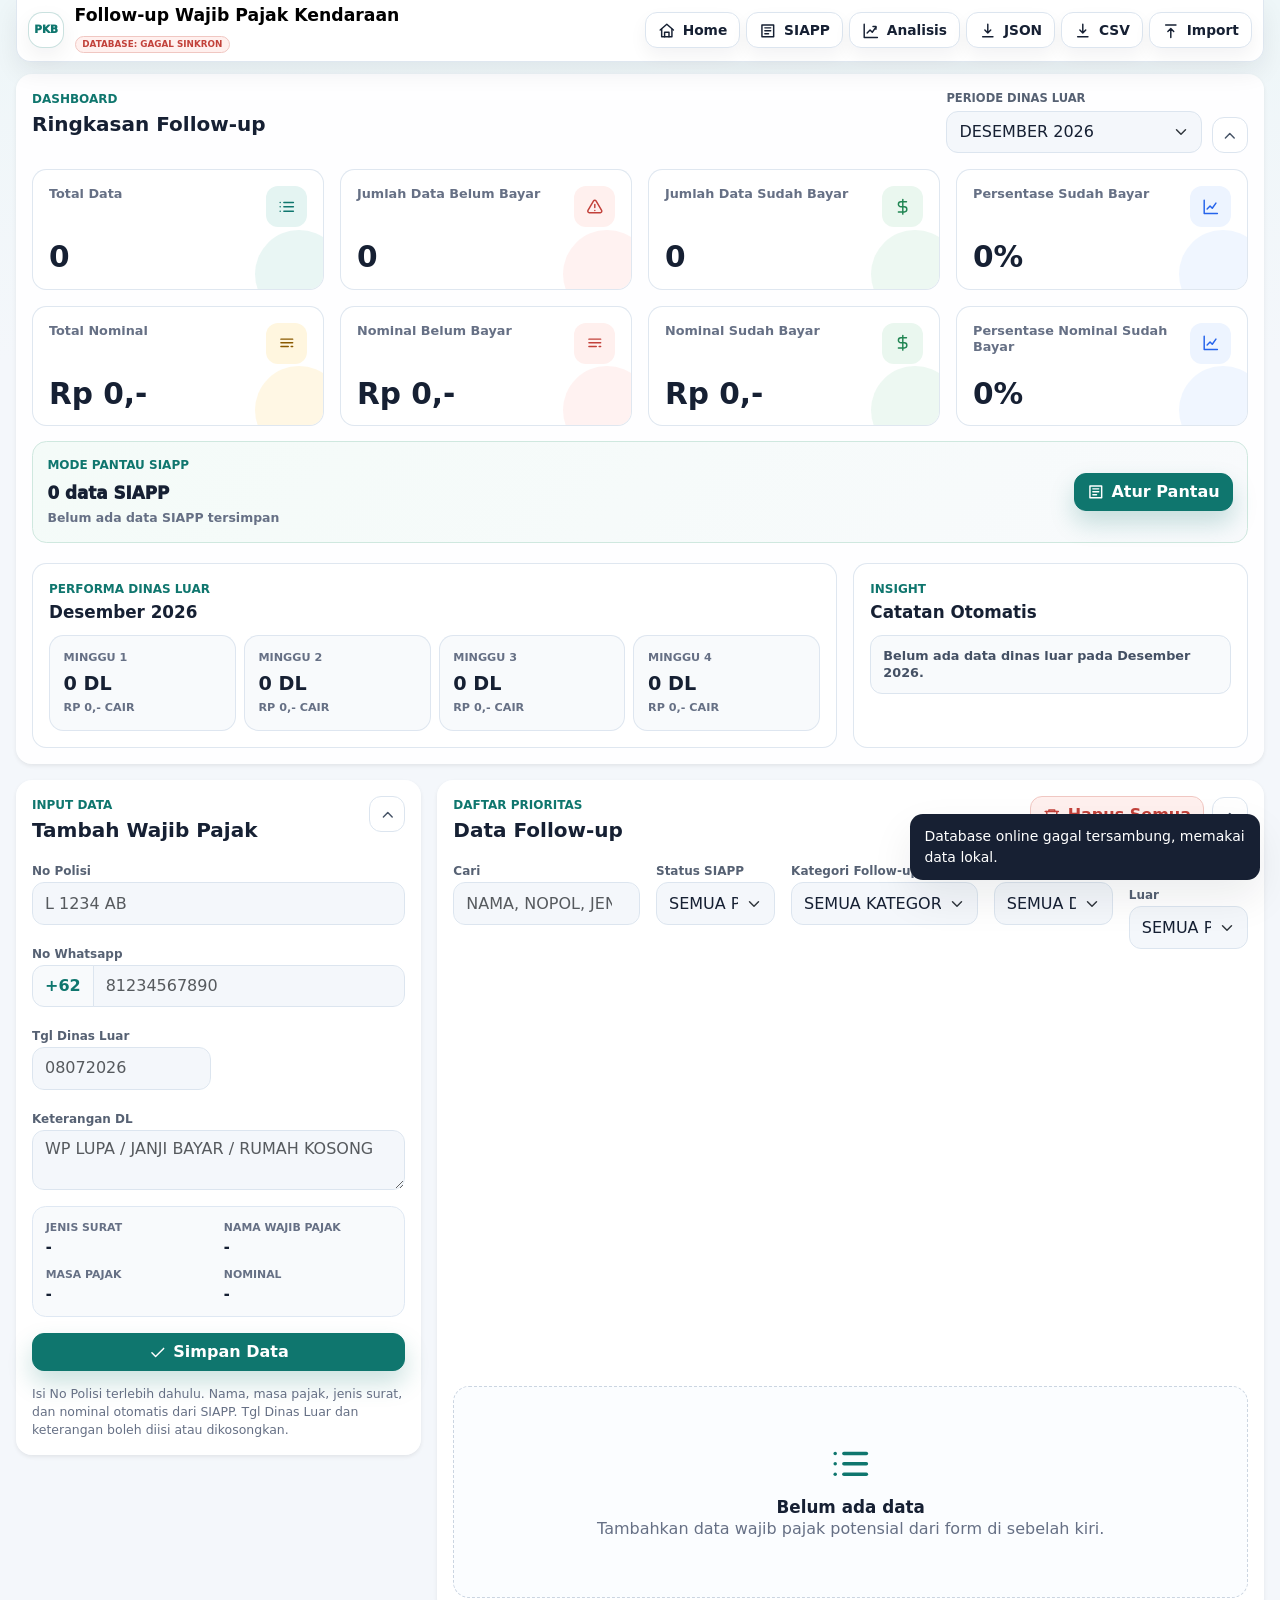
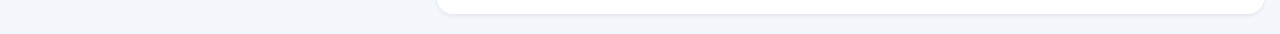
==== index.html @ e05ef9ba "Add files via upload" ====
<!doctype html>
<html lang="id">
  <head>
    <meta charset="utf-8" />
    <meta name="viewport" content="width=device-width, initial-scale=1" />
    <title>Follow-up Wajib Pajak Kendaraan</title>
    <link rel="icon" href="favicon.svg?v=20260910-0830" type="image/svg+xml" />
    <link href="https://cdn.jsdelivr.net/npm/bootstrap@5.3.3/dist/css/bootstrap.min.css" rel="stylesheet" />
    <link rel="stylesheet" href="styles.css?v=20260915-1825" />
  </head>
  <body>
    <div class="app-shell container-fluid">
      <header class="topbar navbar navbar-expand-lg app-navbar">
        <div class="container-fluid px-0">
          <div class="brand-block navbar-brand mb-0">
            <div class="app-mark" aria-hidden="true">PKB</div>
            <div class="brand-copy">
              <p class="eyebrow">Pendataan Potensi PKB</p>
              <h1>Follow-up Wajib Pajak Kendaraan</h1>
              <p class="sync-status" id="syncStatus">Database: Lokal</p>
            </div>
          </div>

          <div class="top-actions d-none d-xl-flex">
            <button class="btn btn-light ghost-button" id="homeBtn" type="button" title="Home">
              <svg class="icon" viewBox="0 0 24 24" aria-hidden="true"><path d="m3 11 9-8 9 8"/><path d="M5 10v10h14V10"/><path d="M9 20v-6h6v6"/></svg>
              Home
            </button>
            <button class="btn btn-light ghost-button" id="siappHelperLink" type="button" title="Sinkron SIAPP">
              <svg class="icon" viewBox="0 0 24 24" aria-hidden="true"><path d="M4 4h16v16H4z"/><path d="M8 8h8"/><path d="M8 12h8"/><path d="M8 16h5"/></svg>
              SIAPP
            </button>
            <a class="btn btn-light ghost-button" href="analysis.html" title="Analisis">
              <svg class="icon" viewBox="0 0 24 24" aria-hidden="true"><path d="M3 3v18h18"/><path d="m7 15 4-4 3 3 5-7"/><path d="M15 6h4v4"/></svg>
              Analisis
            </a>
            <button class="btn btn-light ghost-button" id="exportJsonBtn" type="button" title="Export JSON">
              <svg class="icon" viewBox="0 0 24 24" aria-hidden="true"><path d="M12 3v12m0 0 4-4m-4 4-4-4"/><path d="M5 20h14"/></svg>
              JSON
            </button>
            <button class="btn btn-light ghost-button" id="exportCsvBtn" type="button" title="Export CSV">
              <svg class="icon" viewBox="0 0 24 24" aria-hidden="true"><path d="M12 3v12m0 0 4-4m-4 4-4-4"/><path d="M5 20h14"/></svg>
              CSV
            </button>
            <label class="btn btn-light ghost-button file-button" title="Import JSON atau CSV" for="importFile">
              <svg class="icon" viewBox="0 0 24 24" aria-hidden="true"><path d="M12 21V9m0 0 4 4m-4-4-4 4"/><path d="M5 4h14"/></svg>
              Import
            </label>
          </div>

          <div class="mobile-actions d-xl-none">
            <button class="btn btn-primary mobile-menu-button" id="mobileMenuBtn" type="button" aria-expanded="false" aria-controls="mobileMenuPanel">
              <svg class="icon" viewBox="0 0 24 24" aria-hidden="true"><path d="M4 6h16"/><path d="M4 12h16"/><path d="M4 18h16"/></svg>
              Menu
            </button>
            <div class="mobile-menu-panel dropdown-menu-end shadow" id="mobileMenuPanel" hidden>
              <button class="mobile-menu-item" id="mobileHomeBtn" type="button">
                <svg class="icon" viewBox="0 0 24 24" aria-hidden="true"><path d="m3 11 9-8 9 8"/><path d="M5 10v10h14V10"/><path d="M9 20v-6h6v6"/></svg>
                Home
              </button>
              <button class="mobile-menu-item" id="mobileSiappHelperLink" type="button">
                <svg class="icon" viewBox="0 0 24 24" aria-hidden="true"><path d="M4 4h16v16H4z"/><path d="M8 8h8"/><path d="M8 12h8"/><path d="M8 16h5"/></svg>
                Sinkron SIAPP
              </button>
              <a class="mobile-menu-item" href="analysis.html">
                <svg class="icon" viewBox="0 0 24 24" aria-hidden="true"><path d="M3 3v18h18"/><path d="m7 15 4-4 3 3 5-7"/><path d="M15 6h4v4"/></svg>
                Analisis
              </a>
              <button class="mobile-menu-item" id="mobileDashboardBtn" type="button" aria-controls="dashboardSection" aria-expanded="false">
                <svg class="icon" viewBox="0 0 24 24" aria-hidden="true"><path d="M3 13h8V3H3v10Z"/><path d="M13 21h8V11h-8v10Z"/><path d="M13 3h8v6h-8V3Z"/><path d="M3 21h8v-6H3v6Z"/></svg>
                Dashboard
              </button>
              <button class="mobile-menu-item" id="mobileExportJsonBtn" type="button">
                <svg class="icon" viewBox="0 0 24 24" aria-hidden="true"><path d="M12 3v12m0 0 4-4m-4 4-4-4"/><path d="M5 20h14"/></svg>
                Export JSON
              </button>
              <button class="mobile-menu-item" id="mobileExportCsvBtn" type="button">
                <svg class="icon" viewBox="0 0 24 24" aria-hidden="true"><path d="M12 3v12m0 0 4-4m-4 4-4-4"/><path d="M4 6h16"/><path d="M4 10h16"/></svg>
                Export CSV
              </button>
              <button class="mobile-menu-item" id="mobileImportBtn" type="button">
                <svg class="icon" viewBox="0 0 24 24" aria-hidden="true"><path d="M12 21V9m0 0 4 4m-4-4-4 4"/><path d="M5 4h14"/></svg>
                Import Data
              </button>
            </div>
          </div>
        </div>
      </header>

      <input id="importFile" class="import-file-input" type="file" accept="application/json,.json,text/csv,.csv" />

      <main>
        <section class="dashboard-section card border-0 shadow-sm mb-3" id="dashboardSection" aria-label="Dashboard ringkasan data">
          <div class="card-body">
            <div class="dashboard-header d-flex align-items-start justify-content-between gap-3">
              <div>
                <p class="eyebrow">Dashboard</p>
                <h2>Ringkasan Follow-up</h2>
              </div>
              <div class="dashboard-tools">
                <label class="dashboard-month-filter">
                  <span>Periode Dinas Luar</span>
                  <select class="form-select" id="dashboardMonthFilter" aria-label="Periode Dinas Luar">
                    <option value="">Bulan berjalan</option>
                  </select>
                </label>
                <button class="btn btn-outline-secondary icon-button section-toggle-btn" id="toggleDashboardBtn" type="button" title="Lipat dashboard" aria-label="Lipat dashboard" aria-expanded="true" aria-controls="dashboardBody">
                  <svg class="icon collapse-icon" viewBox="0 0 24 24" aria-hidden="true"><path d="m6 15 6-6 6 6"/></svg>
                </button>
              </div>
            </div>

            <div class="dashboard-body" id="dashboardBody">
              <div class="row g-3 summary-grid">
              <article class="col-12 col-sm-6 col-xl-3">
                <div class="summary-tile total">
                  <div class="summary-head">
                    <span>Total Data</span>
                    <span class="summary-icon" aria-hidden="true"><svg class="icon" viewBox="0 0 24 24"><path d="M8 6h13"/><path d="M8 12h13"/><path d="M8 18h13"/><path d="M3 6h.01"/><path d="M3 12h.01"/><path d="M3 18h.01"/></svg></span>
                  </div>
                  <strong id="totalRecords">0</strong>
                </div>
              </article>
              <article class="col-12 col-sm-6 col-xl-3">
                <div class="summary-tile danger">
                  <div class="summary-head">
                    <span>Jumlah Data Belum Bayar</span>
                    <span class="summary-icon" aria-hidden="true"><svg class="icon" viewBox="0 0 24 24"><path d="M12 9v4"/><path d="M12 17h.01"/><path d="M10.3 3.9 2.7 17a2 2 0 0 0 1.7 3h15.2a2 2 0 0 0 1.7-3L13.7 3.9a2 2 0 0 0-3.4 0Z"/></svg></span>
                  </div>
                  <strong id="unpaidRecords">0</strong>
                </div>
              </article>
              <article class="col-12 col-sm-6 col-xl-3">
                <div class="summary-tile success">
                  <div class="summary-head">
                    <span>Jumlah Data Sudah Bayar</span>
                    <span class="summary-icon" aria-hidden="true"><svg class="icon" viewBox="0 0 24 24"><path d="M12 2v20"/><path d="M17 5H9.5a3.5 3.5 0 0 0 0 7H14a3.5 3.5 0 0 1 0 7H6"/></svg></span>
                  </div>
                  <strong id="paidRecords">0</strong>
                </div>
              </article>
              <article class="col-12 col-sm-6 col-xl-3">
                <div class="summary-tile info">
                  <div class="summary-head">
                    <span>Persentase Sudah Bayar</span>
                    <span class="summary-icon" aria-hidden="true"><svg class="icon" viewBox="0 0 24 24"><path d="M3 3v18h18"/><path d="m7 15 4-4 3 3 5-7"/></svg></span>
                  </div>
                  <strong id="paidRecordRate">0%</strong>
                </div>
              </article>
              <article class="col-12 col-sm-6 col-xl-3">
                <div class="summary-tile money">
                  <div class="summary-head">
                    <span>Total Nominal</span>
                    <span class="summary-icon" aria-hidden="true"><svg class="icon" viewBox="0 0 24 24"><path d="M4 7h16"/><path d="M4 12h16"/><path d="M4 17h10"/><path d="M18 17h2"/></svg></span>
                  </div>
                  <strong id="totalPotential">Rp0</strong>
                </div>
              </article>
              <article class="col-12 col-sm-6 col-xl-3">
                <div class="summary-tile danger">
                  <div class="summary-head">
                    <span>Nominal Belum Bayar</span>
                    <span class="summary-icon" aria-hidden="true"><svg class="icon" viewBox="0 0 24 24"><path d="M4 7h16"/><path d="M4 12h16"/><path d="M4 17h10"/><path d="M18 17h2"/></svg></span>
                  </div>
                  <strong id="unpaidPotential">Rp0</strong>
                </div>
              </article>
              <article class="col-12 col-sm-6 col-xl-3">
                <div class="summary-tile success">
                  <div class="summary-head">
                    <span>Nominal Sudah Bayar</span>
                    <span class="summary-icon" aria-hidden="true"><svg class="icon" viewBox="0 0 24 24"><path d="M12 2v20"/><path d="M17 5H9.5a3.5 3.5 0 0 0 0 7H14a3.5 3.5 0 0 1 0 7H6"/></svg></span>
                  </div>
                  <strong id="paidPotential">Rp0</strong>
                </div>
              </article>
              <article class="col-12 col-sm-6 col-xl-3">
                <div class="summary-tile info">
                  <div class="summary-head">
                    <span>Persentase Nominal Sudah Bayar</span>
                    <span class="summary-icon" aria-hidden="true"><svg class="icon" viewBox="0 0 24 24"><path d="M3 3v18h18"/><path d="m7 15 4-4 3 3 5-7"/></svg></span>
                  </div>
                  <strong id="paidPotentialRate">0%</strong>
                </div>
              </article>
            </div>

            <div class="siapp-monitor-card">
              <div>
                <p class="eyebrow">Mode Pantau SIAPP</p>
                <strong id="siappReferenceCount">0 data SIAPP</strong>
                <span id="siappLastSync">Belum ada data SIAPP tersimpan</span>
              </div>
              <button class="btn btn-primary primary-button" id="dashboardSiappBtn" type="button">
                <svg class="icon" viewBox="0 0 24 24" aria-hidden="true"><path d="M4 4h16v16H4z"/><path d="M8 8h8"/><path d="M8 12h8"/><path d="M8 16h5"/></svg>
                Atur Pantau
              </button>
            </div>

            <div class="row g-3 mt-1 dashboard-performance">
              <section class="col-12 col-xl-8">
                <div class="performance-panel h-100">
                  <div class="performance-head">
                    <div>
                      <p class="eyebrow">Performa Dinas Luar</p>
                      <h3 id="dashboardMonthLabel">Bulan berjalan</h3>
                    </div>
                  </div>
                  <div class="row g-2 week-grid">
                    <article class="col-12 col-sm-6 col-xl-3">
                      <div class="week-card">
                        <span>Minggu 1</span>
                        <strong id="dlWeek1Count">0 DL</strong>
                        <small id="dlWeek1Paid">Rp0 cair</small>
                      </div>
                    </article>
                    <article class="col-12 col-sm-6 col-xl-3">
                      <div class="week-card">
                        <span>Minggu 2</span>
                        <strong id="dlWeek2Count">0 DL</strong>
                        <small id="dlWeek2Paid">Rp0 cair</small>
                      </div>
                    </article>
                    <article class="col-12 col-sm-6 col-xl-3">
                      <div class="week-card">
                        <span>Minggu 3</span>
                        <strong id="dlWeek3Count">0 DL</strong>
                        <small id="dlWeek3Paid">Rp0 cair</small>
                      </div>
                    </article>
                    <article class="col-12 col-sm-6 col-xl-3">
                      <div class="week-card">
                        <span>Minggu 4</span>
                        <strong id="dlWeek4Count">0 DL</strong>
                        <small id="dlWeek4Paid">Rp0 cair</small>
                      </div>
                    </article>
                  </div>
                </div>
              </section>
              <section class="col-12 col-xl-4">
                <div class="insight-panel h-100">
                  <p class="eyebrow">Insight</p>
                  <h3>Catatan Otomatis</h3>
                  <ul id="dashboardInsights"></ul>
                </div>
              </section>
            </div>
            </div>
          </div>
        </section>

        <section class="workspace row g-3 align-items-start">
          <form class="entry-panel col-12 col-xl-4" id="taxpayerForm">
            <div class="card border-0 shadow-sm">
              <div class="card-body">
                <div class="panel-heading d-flex align-items-start justify-content-between gap-3">
                  <div>
                    <p class="eyebrow">Input Data</p>
                    <h2 id="formTitle">Tambah Wajib Pajak</h2>
                  </div>
                  <button class="btn btn-outline-secondary icon-button form-toggle-btn" id="toggleFormBtn" type="button" title="Lipat form input" aria-label="Lipat form input" aria-expanded="true" aria-controls="formBody">
                    <svg class="icon collapse-icon" viewBox="0 0 24 24" aria-hidden="true"><path d="m6 15 6-6 6 6"/></svg>
                  </button>
                </div>

                <input id="recordId" type="hidden" />
                <input id="status" type="hidden" value="Belum bayar" />
                <input id="letterType" type="hidden" />
                <input id="taxValidDate" type="hidden" />
                <input id="ownerName" type="hidden" />
                <input id="taxPotential" type="hidden" />

                <div class="form-body" id="formBody">
                  <div class="row g-3 form-grid">
                    <label class="col-12">
                      <span class="form-label">No Polisi</span>
                      <input class="form-control" id="plateNumber" type="text" autocomplete="off" placeholder="L 1234 AB" />
                      <span class="duplicate-check" id="duplicateCheckResult"></span>
                      <span class="production-check" id="productionCheckResult"></span>
                    </label>
                    <label class="col-12">
                      <span class="form-label">No Whatsapp</span>
                      <div class="input-group phone-control">
                        <span class="input-group-text phone-prefix">+62</span>
                        <input class="form-control" id="phone" type="tel" inputmode="numeric" autocomplete="off" placeholder="81234567890" />
                      </div>
                    </label>
                    <label class="col-12 col-md-6">
                      <span class="form-label">Tgl Dinas Luar</span>
                      <input class="form-control" id="fieldVisitDate" type="text" inputmode="numeric" autocomplete="off" placeholder="08072026" />
                    </label>
                    <label class="col-12">
                      <span class="form-label">Keterangan DL</span>
                      <textarea class="form-control" id="fieldVisitNote" rows="2" placeholder="WP LUPA / JANJI BAYAR / RUMAH KOSONG"></textarea>
                    </label>
                    <div class="col-12">
                      <div class="siapp-autofill-panel" id="siappAutofillPanel" aria-live="polite">
                        <div>
                          <span>Jenis Surat</span>
                          <strong id="autoLetterType">-</strong>
                        </div>
                        <div>
                          <span>Nama Wajib Pajak</span>
                          <strong id="autoOwnerName">-</strong>
                        </div>
                        <div>
                          <span>Masa Pajak</span>
                          <strong id="autoTaxValidDate">-</strong>
                        </div>
                        <div>
                          <span>Nominal</span>
                          <strong id="autoTaxPotential">-</strong>
                        </div>
                      </div>
                    </div>
                  </div>

                  <div class="d-grid mt-3">
                    <button class="btn btn-primary primary-button" type="submit">
                      <svg class="icon" viewBox="0 0 24 24" aria-hidden="true"><path d="M20 6 9 17l-5-5"/></svg>
                      Simpan Data
                    </button>
                  </div>
                  <p class="privacy-note">Isi No Polisi terlebih dahulu. Nama, masa pajak, jenis surat, dan nominal otomatis dari SIAPP. Tgl Dinas Luar dan keterangan boleh diisi atau dikosongkan.</p>
                </div>
              </div>
            </div>
          </form>

          <section class="list-panel col-12 col-xl-8">
            <div class="card border-0 shadow-sm">
              <div class="card-body">
                <div class="panel-heading list-heading d-flex align-items-start justify-content-between gap-3">
                  <div>
                    <p class="eyebrow">Daftar Prioritas</p>
                    <h2>Data Follow-up</h2>
                  </div>
                  <div class="list-actions d-flex align-items-center gap-2">
                    <button class="btn btn-outline-danger danger-button" id="clearAllBtn" type="button">
                      <svg class="icon" viewBox="0 0 24 24" aria-hidden="true"><path d="M3 6h18"/><path d="M8 6V4h8v2"/><path d="M19 6l-1 14H6L5 6"/></svg>
                      Hapus Semua
                    </button>
                    <button class="btn btn-outline-secondary icon-button section-toggle-btn" id="toggleListBtn" type="button" title="Lipat daftar follow-up" aria-label="Lipat daftar follow-up" aria-expanded="true" aria-controls="listBody">
                      <svg class="icon collapse-icon" viewBox="0 0 24 24" aria-hidden="true"><path d="m6 15 6-6 6 6"/></svg>
                    </button>
                  </div>
                </div>

                <div class="list-body" id="listBody">
                  <div class="row g-3 filters" aria-label="Filter data">
                  <label class="col-12 col-lg-3">
                    <span class="form-label">Cari</span>
                    <input class="form-control" id="searchInput" type="search" placeholder="Nama, nopol, jenis surat, WhatsApp, keterangan" />
                  </label>
                  <label class="col-12 col-sm-6 col-lg-2">
                    <span class="form-label">Status SIAPP</span>
                    <select class="form-select" id="statusFilter">
                      <option value="all">Semua pembayaran</option>
                      <option value="siappUnpaid">Belum lunas SIAPP</option>
                      <option value="siappPaid">Sudah lunas SIAPP</option>
                    </select>
                  </label>
                  <label class="col-12 col-sm-6 col-lg-3">
                    <span class="form-label">Kategori Follow-up</span>
                    <select class="form-select" id="dateFilter">
                      <option value="all">Semua kategori</option>
                      <option value="needsAction">Harus segera follow up</option>
                      <option value="critical">Merah - muncul/lewat</option>
                      <option value="urgent">Kuning - 7 hari</option>
                      <option value="soon">Biru - 30 hari</option>
                      <option value="waiting">Abu - menunggu jadwal</option>
                      <option value="paid">Hijau - sudah bayar</option>
                    </select>
                  </label>
                  <label class="col-12 col-lg-2">
                    <span class="form-label">Dinas Luar</span>
                    <select class="form-select" id="dlFilter">
                      <option value="all">Semua DL</option>
                      <option value="dlThisMonth">DL bulan berjalan</option>
                      <option value="dlWeek1">Minggu 1 bulan berjalan</option>
                      <option value="dlWeek2">Minggu 2 bulan berjalan</option>
                      <option value="dlWeek3">Minggu 3 bulan berjalan</option>
                      <option value="dlWeek4">Minggu 4 bulan berjalan</option>
                      <option value="dlPaidThisMonth">Sudah cair bulan berjalan</option>
                      <option value="dlUnpaidThisMonth">Belum cair setelah DL</option>
                      <option value="noDl">Belum ada tanggal DL</option>
                    </select>
                  </label>
                  <label class="col-12 col-sm-6 col-lg-2">
                    <span class="form-label">Periode Dinas Luar</span>
                    <select class="form-select" id="listMonthFilter" aria-label="Periode Dinas Luar">
                      <option value="all">Semua periode DL</option>
                    </select>
                  </label>
                </div>

                <div class="cards-wrap mt-3">
                  <div class="records-grid" id="recordsTable" aria-label="Daftar kartu wajib pajak"></div>
                </div>

                <div class="empty-state" id="emptyState">
                  <svg class="empty-icon" viewBox="0 0 24 24" aria-hidden="true"><path d="M8 6h13"/><path d="M8 12h13"/><path d="M8 18h13"/><path d="M3 6h.01"/><path d="M3 12h.01"/><path d="M3 18h.01"/></svg>
                  <h3>Belum ada data</h3>
                  <p>Tambahkan data wajib pajak potensial dari form di sebelah kiri.</p>
                </div>
                </div>
              </div>
            </div>
          </section>
        </section>
      </main>
    </div>

    <template id="rowTemplate">
      <article class="record-card card h-100" tabindex="0" role="button">
        <div class="card-body">
          <div class="card-head">
            <span class="badge letter-badge"></span>
            <span class="card-priority-text"></span>
          </div>
          <div class="card-money-block">
            <span>Nominal</span>
            <strong class="card-money"></strong>
          </div>
          <div class="card-followup">
            <span class="card-label">Surat segera</span>
            <div class="card-followup-main">
              <strong class="card-next-letter"></strong>
              <span class="card-next-date"></span>
            </div>
            <span class="card-warning"></span>
          </div>
          <div class="card-foot">
            <strong class="plate-text"></strong>
            <span class="owner-name"></span>
          </div>
          <span class="card-production"></span>
          <span class="card-dl-info"></span>
          <span class="card-reminder"></span>
          <div class="card-actions">
            <button class="btn siapp-check-btn" type="button">
              <svg class="icon" viewBox="0 0 24 24" aria-hidden="true"><path d="m9 11 3 3L22 4"/><path d="M21 12v7a2 2 0 0 1-2 2H5a2 2 0 0 1-2-2V5a2 2 0 0 1 2-2h11"/></svg>
              <span class="siapp-check-label">Cek SIAPP</span>
            </button>
          </div>
        </div>
      </article>
    </template>

    <div class="detail-overlay" id="detailOverlay" hidden>
      <section class="detail-panel modal-card" role="dialog" aria-modal="true" aria-labelledby="detailTitle">
        <div class="detail-top">
          <div>
            <p class="eyebrow">Detail Wajib Pajak</p>
            <h2 id="detailTitle">Data Wajib Pajak</h2>
            <p class="detail-subtitle" id="detailSubtitle"></p>
          </div>
          <button class="btn btn-outline-secondary icon-button" id="detailCloseBtn" type="button" title="Tutup detail" aria-label="Tutup detail">
            <svg class="icon" viewBox="0 0 24 24" aria-hidden="true"><path d="M18 6 6 18"/><path d="m6 6 12 12"/></svg>
          </button>
        </div>
        <div id="detailContent"></div>
      </section>
    </div>

    <div class="siapp-overlay" id="siappOverlay" hidden>
      <section class="siapp-panel" role="dialog" aria-modal="true" aria-labelledby="siappTitle">
        <div class="detail-top">
          <div>
            <p class="eyebrow">Integrasi SIAPP</p>
            <h2 id="siappTitle">Sinkron SIAPP</h2>
            <p class="detail-subtitle">Pasang atau copy bookmark sinkron tanpa membuka halaman baru.</p>
          </div>
          <button class="btn btn-outline-secondary icon-button" id="siappCloseBtn" type="button" title="Tutup" aria-label="Tutup">
            <svg class="icon" viewBox="0 0 24 24" aria-hidden="true"><path d="M18 6 6 18"/><path d="m6 6 12 12"/></svg>
          </button>
        </div>
        <iframe class="siapp-frame" id="siappFrame" src="about:blank" title="Sinkron SIAPP"></iframe>
      </section>
    </div>

    <div class="toast" id="toast" role="status" aria-live="polite"></div>
    <script src="config.js?v=20260910-1235"></script>
    <script src="https://cdn.jsdelivr.net/npm/bootstrap@5.3.3/dist/js/bootstrap.bundle.min.js"></script>
  <script src="app.js?v=20260915-1825"></script>
  </body>
</html>
---- styles.css ----
:root {
  color-scheme: light;
  --app-bg: #f4f7fb;
  --app-text: #162033;
  --app-muted: #667085;
  --app-line: #dce5ef;
  --app-primary: #0f766e;
  --app-primary-dark: #0b5f59;
  --app-primary-soft: #e4f4f2;
  --app-danger: #c2413a;
  --app-danger-soft: #fff0ee;
  --app-warning: #b7791f;
  --app-warning-soft: #fff7e5;
  --app-success: #218653;
  --app-success-soft: #eaf7ef;
  --app-info: #2563eb;
  --app-info-soft: #edf4ff;
  --app-money: #8a5a00;
  --app-money-soft: #fff6df;
  --app-shadow: 0 18px 42px rgba(15, 23, 42, 0.08);
  --bs-body-color: var(--app-text);
  --bs-body-bg: var(--app-bg);
  --bs-primary: var(--app-primary);
  --bs-primary-rgb: 15, 118, 110;
  --bs-border-radius: .75rem;
  --bs-border-radius-sm: .55rem;
  --bs-border-color: var(--app-line);
}

* {
  box-sizing: border-box;
}

html {
  min-width: 320px;
  background: var(--app-bg);
}

body {
  min-height: 100vh;
  margin: 0;
  font-family: Inter, ui-sans-serif, system-ui, -apple-system, BlinkMacSystemFont, "Segoe UI", sans-serif;
  letter-spacing: 0;
  background:
    linear-gradient(180deg, #eef6f8 0, rgba(244, 247, 251, 0) 360px),
    var(--app-bg);
}

button,
input,
select,
textarea {
  font: inherit;
}

button {
  cursor: pointer;
}

a {
  color: inherit;
  text-decoration: none;
}

h1,
h2,
h3,
p {
  margin-top: 0;
}

h1 {
  margin-bottom: 0;
  font-size: clamp(.98rem, 1.35vw, 1.25rem);
  font-weight: 900;
  line-height: 1.08;
}

h2 {
  margin-bottom: 0;
  font-size: 1.25rem;
  font-weight: 900;
}

h3 {
  margin-bottom: 0;
  font-size: 1.05rem;
  font-weight: 900;
}

.app-shell {
  max-width: 1520px;
  margin: 0 auto;
  padding: 0 1rem 1.25rem;
}

.topbar {
  position: sticky;
  top: 0;
  z-index: 30;
  margin-bottom: .75rem;
  padding: .38rem .7rem;
  border: 1px solid rgba(220, 229, 239, .9);
  border-top: 0;
  border-radius: 0 0 .9rem .9rem;
  background: rgba(255, 255, 255, .96);
  box-shadow: 0 10px 24px rgba(15, 23, 42, .07);
  backdrop-filter: blur(12px);
  transition: opacity 180ms ease, transform 180ms ease;
}

.topbar.is-scroll-hidden {
  opacity: 0;
  pointer-events: none;
  transform: translateY(calc(-100% - .35rem));
}

.topbar > .container-fluid {
  gap: .75rem;
}

.brand-block {
  display: flex;
  align-items: center;
  gap: .65rem;
  min-width: 0;
}

.brand-block.navbar-brand {
  margin-right: 0;
  padding: 0;
}

.brand-copy {
  min-width: 0;
}

.app-mark {
  width: 2.25rem;
  height: 2.25rem;
  display: grid;
  flex: 0 0 auto;
  place-items: center;
  border: 1px solid rgba(15, 118, 110, .22);
  border-radius: .9rem;
  background: #fff;
  color: var(--app-primary);
  font-size: .66rem;
  font-weight: 950;
  box-shadow: 0 8px 22px rgba(15, 23, 42, .06);
}

.eyebrow {
  margin: 0 0 .25rem;
  color: var(--app-primary);
  font-size: .75rem;
  font-weight: 900;
  letter-spacing: 0;
  text-transform: uppercase;
}

.sync-status {
  display: inline-flex;
  align-items: center;
  max-width: 100%;
  min-height: 1.05rem;
  margin: .18rem 0 0;
  padding: 0 .42rem;
  border: 1px solid var(--app-line);
  border-radius: 999px;
  background: #fff;
  color: var(--app-muted);
  font-size: .55rem;
  font-weight: 900;
  text-transform: uppercase;
}

.sync-status.is-online {
  border-color: #c9ead8;
  background: var(--app-success-soft);
  color: var(--app-success);
}

.sync-status.is-error {
  border-color: #f0c7c2;
  background: var(--app-danger-soft);
  color: var(--app-danger);
}

.top-actions {
  align-items: center;
  gap: .38rem;
}

.topbar .eyebrow {
  display: none;
}

.ghost-button,
.primary-button,
.secondary-button,
.danger-button,
.icon-button {
  min-height: 2.25rem;
  display: inline-flex;
  align-items: center;
  justify-content: center;
  gap: .45rem;
  border-radius: .75rem;
  font-weight: 850;
  letter-spacing: 0;
  transition: background 160ms ease, border-color 160ms ease, color 160ms ease, box-shadow 160ms ease, transform 160ms ease;
}

.primary-button,
.secondary-button,
.danger-button {
  padding-inline: .75rem;
}

.ghost-button {
  border-color: var(--app-line);
  background: #fff;
  color: var(--app-text);
  font-size: .86rem;
  box-shadow: 0 8px 18px rgba(15, 23, 42, .05);
}

.primary-button {
  border: 1px solid var(--app-primary);
  background: var(--app-primary);
  color: #fff;
  box-shadow: 0 12px 24px rgba(15, 118, 110, .22);
}

.secondary-button {
  border: 1px solid var(--app-line);
  background: #fff;
  color: var(--app-text);
}

.danger-button {
  border: 1px solid #f0c7c2;
  background: var(--app-danger-soft);
  color: var(--app-danger);
}

.icon-button {
  width: 2.25rem;
  height: 2.25rem;
  min-height: 2.25rem;
  flex: 0 0 auto;
  padding: 0;
  border-color: var(--app-line);
  background: #fff;
  color: #475467;
}

.ghost-button:hover,
.secondary-button:hover,
.icon-button:hover {
  border-color: #cbd5e1;
  background: #fff;
  box-shadow: 0 10px 24px rgba(15, 23, 42, .08);
  transform: translateY(-1px);
}

.primary-button:hover {
  border-color: var(--app-primary-dark);
  background: var(--app-primary-dark);
  color: #fff;
  box-shadow: 0 14px 28px rgba(15, 118, 110, .26);
}

.danger-button:hover {
  border-color: #eba8a0;
  background: #ffe9e6;
  color: var(--app-danger);
}

.icon,
.empty-icon {
  width: 1.1rem;
  height: 1.1rem;
  fill: none;
  stroke: currentColor;
  stroke-width: 2;
  stroke-linecap: round;
  stroke-linejoin: round;
}

.mobile-actions {
  position: relative;
}

.mobile-menu-button {
  min-height: 2.22rem;
  gap: .45rem;
  border: 0;
  border-radius: .75rem;
  background: var(--app-primary);
  color: #fff;
  font-weight: 850;
  box-shadow: 0 10px 22px rgba(15, 118, 110, .2);
}

.mobile-menu-panel {
  position: absolute;
  top: calc(100% + .55rem);
  right: 0;
  z-index: 40;
  width: min(17rem, calc(100vw - 1.5rem));
  display: grid;
  gap: .35rem;
  padding: .5rem;
  border: 1px solid var(--app-line);
  border-radius: .85rem;
  background: #fff;
}

.mobile-menu-panel[hidden] {
  display: none;
}

.mobile-menu-item {
  width: 100%;
  min-height: 2.65rem;
  display: flex;
  align-items: center;
  gap: .55rem;
  padding: 0 .7rem;
  border: 1px solid transparent;
  border-radius: .65rem;
  background: #fff;
  color: var(--app-text);
  font-weight: 800;
  text-align: left;
}

.mobile-menu-item:hover,
.mobile-menu-item:focus-visible {
  border-color: var(--app-line);
  background: #f8fafc;
  outline: none;
}

.import-file-input {
  position: absolute;
  inline-size: 1px;
  block-size: 1px;
  opacity: 0;
  pointer-events: none;
}

.dashboard-section,
.entry-panel > .card,
.list-panel > .card {
  border-radius: 1rem;
  background: rgba(255, 255, 255, .94);
}

.summary-tile,
.performance-panel,
.insight-panel,
.week-card {
  height: 100%;
  border: 1px solid rgba(220, 229, 239, .9);
  border-radius: .9rem;
  background: #fff;
}

.summary-tile {
  position: relative;
  overflow: hidden;
  min-height: 7.3rem;
  padding: 1rem;
}

.summary-tile::after {
  position: absolute;
  right: -1.25rem;
  bottom: -1.8rem;
  width: 5.5rem;
  height: 5.5rem;
  border-radius: 50%;
  background: #f1f5f9;
  content: "";
  opacity: .82;
}

.summary-head {
  position: relative;
  z-index: 1;
  display: flex;
  align-items: flex-start;
  justify-content: space-between;
  gap: .75rem;
}

.summary-head span:first-child {
  color: var(--app-muted);
  font-size: .8rem;
  font-weight: 850;
  line-height: 1.25;
}

.summary-icon {
  width: 2.55rem;
  height: 2.55rem;
  display: grid;
  flex: 0 0 auto;
  place-items: center;
  border-radius: .75rem;
  background: var(--app-primary-soft);
  color: var(--app-primary);
}

.summary-tile strong {
  position: relative;
  z-index: 1;
  display: block;
  margin-top: 1rem;
  font-size: clamp(1.35rem, 2.8vw, 1.85rem);
  line-height: 1;
}

.summary-tile.total::after,
.summary-tile.dl::after {
  background: var(--app-primary-soft);
}

.summary-tile.danger::after {
  background: var(--app-danger-soft);
}

.summary-tile.warning::after {
  background: var(--app-warning-soft);
}

.summary-tile.info::after {
  background: var(--app-info-soft);
}

.summary-tile.money::after {
  background: var(--app-money-soft);
}

.summary-tile.success::after {
  background: var(--app-success-soft);
}

.summary-tile.danger .summary-icon {
  background: var(--app-danger-soft);
  color: var(--app-danger);
}

.summary-tile.warning .summary-icon {
  background: var(--app-warning-soft);
  color: var(--app-warning);
}

.summary-tile.info .summary-icon {
  background: var(--app-info-soft);
  color: var(--app-info);
}

.summary-tile.money .summary-icon {
  background: var(--app-money-soft);
  color: var(--app-money);
}

.summary-tile.success .summary-icon {
  background: var(--app-success-soft);
  color: var(--app-success);
}

.siapp-monitor-card {
  display: flex;
  align-items: center;
  justify-content: space-between;
  gap: .9rem;
  margin-top: .9rem;
  padding: .9rem;
  border: 1px solid #cfe8df;
  border-radius: .9rem;
  background: linear-gradient(135deg, #f4fbf8 0, #f8fafc 100%);
}

.siapp-monitor-card div {
  display: grid;
  gap: .18rem;
  min-width: 0;
}

.siapp-monitor-card strong {
  color: var(--app-text);
  font-size: 1.05rem;
  font-weight: 950;
}

.siapp-monitor-card span {
  color: var(--app-muted);
  font-size: .78rem;
  font-weight: 750;
}

.performance-panel,
.insight-panel {
  padding: 1rem;
}

.performance-head {
  margin-bottom: .8rem;
}

.week-card {
  display: grid;
  gap: .45rem;
  min-height: 5.8rem;
  padding: .85rem;
  background: #f8fafc;
}

.week-card span,
.week-card small {
  color: var(--app-muted);
  font-size: .7rem;
  font-weight: 850;
  text-transform: uppercase;
}

.week-card strong {
  color: var(--app-text);
  font-size: 1.2rem;
  line-height: 1;
}

.insight-panel ul {
  display: grid;
  gap: .55rem;
  margin: .8rem 0 0;
  padding: 0;
  list-style: none;
}

.insight-panel li {
  padding: .7rem .75rem;
  border: 1px solid var(--app-line);
  border-radius: .75rem;
  background: #f8fafc;
  color: #445064;
  font-size: .8rem;
  font-weight: 760;
  line-height: 1.35;
}

.entry-panel {
  position: sticky;
  top: 6.15rem;
}

.entry-panel,
.list-panel {
  min-width: 0;
}

.panel-heading {
  margin-bottom: 1rem;
}

.dashboard-header {
  margin-bottom: 1rem;
}

.dashboard-tools {
  display: flex;
  align-items: flex-end;
  justify-content: flex-end;
  gap: .6rem;
  min-width: min(22rem, 100%);
}

.dashboard-month-filter {
  width: min(16rem, 100%);
}

.dashboard-month-filter span {
  display: block;
  margin-bottom: .25rem;
  color: #566173;
  font-size: .72rem;
  font-weight: 900;
  text-transform: uppercase;
}

.collapse-icon {
  transition: transform 160ms ease;
}

.entry-panel.is-collapsed .collapse-icon {
  transform: rotate(180deg);
}

.dashboard-section.is-collapsed .section-toggle-btn .collapse-icon,
.list-panel.is-collapsed .section-toggle-btn .collapse-icon {
  transform: rotate(180deg);
}

.entry-panel.is-collapsed .form-body {
  display: none;
}

.dashboard-section.is-collapsed .dashboard-body,
.list-panel.is-collapsed .list-body {
  display: none;
}

.entry-panel.is-collapsed .panel-heading,
.dashboard-section.is-collapsed .dashboard-header,
.list-panel.is-collapsed .panel-heading {
  margin-bottom: 0;
}

.form-label,
label span {
  color: #566173;
  font-size: .75rem;
  font-weight: 850;
}

.form-control,
.form-select {
  min-height: 2.65rem;
  border-color: var(--app-line);
  border-radius: .75rem;
  color: var(--app-text);
  text-transform: uppercase;
}

textarea.form-control {
  line-height: 1.45;
}

.form-control:focus,
.form-select:focus,
.phone-control:focus-within {
  border-color: rgba(15, 118, 110, .52);
  box-shadow: 0 0 0 .25rem rgba(15, 118, 110, .08);
}

.phone-control {
  border-radius: .75rem;
}

.phone-prefix {
  border-color: var(--app-line);
  border-radius: .75rem 0 0 .75rem;
  background: #f8fafc;
  color: var(--app-primary);
  font-weight: 900;
}

.phone-control .form-control {
  border-radius: 0 .75rem .75rem 0;
}

.duplicate-check,
.production-check {
  display: inline-flex;
  align-items: center;
  width: fit-content;
  max-width: 100%;
  min-height: 1.35rem;
  margin-top: .45rem;
  padding: 0 .5rem;
  border-radius: .45rem;
  background: #eef2f6;
  color: #576575;
  font-size: .65rem;
  font-weight: 950;
  line-height: 1.15;
  text-transform: uppercase;
}

.duplicate-check:empty,
.production-check:empty {
  display: none;
}

.duplicate-check.is-duplicate,
.production-check.is-paid {
  background: var(--app-success-soft);
  color: var(--app-success);
}

.production-check.is-unpaid {
  background: var(--app-warning-soft);
  color: var(--app-warning);
}

.siapp-autofill-panel {
  display: grid;
  grid-template-columns: repeat(2, minmax(0, 1fr));
  gap: .65rem;
  padding: .8rem;
  border: 1px solid #dfe8f3;
  border-radius: .85rem;
  background: #f8fafc;
}

.siapp-autofill-panel div {
  display: grid;
  gap: .25rem;
  min-width: 0;
}

.siapp-autofill-panel span {
  color: var(--app-muted);
  font-size: .68rem;
  font-weight: 900;
  text-transform: uppercase;
}

.siapp-autofill-panel strong {
  min-width: 0;
  color: var(--app-text);
  font-size: .82rem;
  font-weight: 950;
  line-height: 1.25;
  overflow-wrap: anywhere;
}

.privacy-note {
  margin: .85rem 0 0;
  color: var(--app-muted);
  font-size: .78rem;
  line-height: 1.45;
}

.cards-wrap {
  min-height: 24rem;
}

.cards-wrap::-webkit-scrollbar {
  width: .55rem;
}

.cards-wrap::-webkit-scrollbar-track {
  background: #eef2f6;
  border-radius: 999px;
}

.cards-wrap::-webkit-scrollbar-thumb {
  border-radius: 999px;
  background: #cbd5e1;
}

.records-grid {
  display: grid;
  grid-template-columns: repeat(auto-fill, minmax(13.4rem, 1fr));
  gap: .65rem;
}

.record-card {
  min-height: 11.4rem;
  border: 1px solid var(--app-line);
  border-left: .32rem solid #cbd5e1;
  border-radius: .82rem;
  cursor: pointer;
  overflow: hidden;
  transition: border-color 160ms ease, box-shadow 160ms ease, transform 160ms ease;
}

.record-card > .card-body {
  display: grid;
  grid-template-rows: auto auto 1fr auto auto auto;
  gap: .5rem;
  padding: .68rem;
}

.record-card:hover {
  transform: translateY(-2px);
  box-shadow: 0 14px 32px rgba(15, 23, 42, .1);
}

.record-card:focus-visible {
  outline: .2rem solid rgba(15, 118, 110, .22);
  outline-offset: .15rem;
}

.record-card.priority-critical {
  border-left-color: var(--app-danger);
  background: linear-gradient(180deg, #fff8f7 0, #fff 72%);
}

.record-card.priority-urgent {
  border-left-color: #d97706;
  background: linear-gradient(180deg, #fff9ec 0, #fff 72%);
}

.record-card.priority-soon {
  border-left-color: var(--app-info);
  background: linear-gradient(180deg, #f5f9ff 0, #fff 72%);
}

.record-card.priority-paid {
  border-left-color: var(--app-success);
  background: linear-gradient(180deg, #f3fbf6 0, #fff 72%);
}

.record-card.priority-muted {
  border-left-color: #94a3b8;
}

.card-head,
.card-foot,
.card-followup-main {
  display: flex;
  align-items: center;
  justify-content: space-between;
  gap: .38rem;
  min-width: 0;
}

.letter-badge {
  min-height: 1.38rem;
  display: inline-flex;
  align-items: center;
  border-radius: 999px;
  background: var(--app-primary-soft);
  color: var(--app-primary);
  font-size: .68rem;
}

.card-priority-text {
  flex: 0 0 auto;
  max-width: 5.4rem;
  min-height: 1.35rem;
  display: inline-flex;
  align-items: center;
  justify-content: center;
  padding: 0 .45rem;
  border-radius: 999px;
  background: #eef2f6;
  color: #526071;
  font-size: .58rem;
  font-weight: 950;
  line-height: 1.1;
  text-align: center;
  text-transform: uppercase;
}

.priority-critical .card-priority-text {
  background: var(--app-danger-soft);
  color: var(--app-danger);
}

.priority-urgent .card-priority-text {
  background: var(--app-warning-soft);
  color: var(--app-warning);
}

.priority-soon .card-priority-text {
  background: var(--app-info-soft);
  color: var(--app-info);
}

.priority-paid .card-priority-text {
  background: var(--app-success-soft);
  color: var(--app-success);
}

.card-money-block {
  display: grid;
  gap: .1rem;
}

.card-money-block span,
.card-label {
  color: var(--app-muted);
  font-size: .62rem;
  font-weight: 900;
  text-transform: uppercase;
}

.card-money {
  color: var(--app-text);
  font-size: clamp(1.03rem, 1.8vw, 1.18rem);
  line-height: 1.05;
  white-space: nowrap;
}

.card-followup {
  display: grid;
  align-content: start;
  gap: .42rem;
  min-width: 0;
  min-height: 5rem;
  padding: .55rem;
  border: 1px solid #dfe8f3;
  border-radius: .75rem;
  background: linear-gradient(180deg, #fbfdff 0, #f8fafc 100%);
}

.card-followup-main {
  align-items: flex-start;
  flex-wrap: wrap;
}

.card-next-letter {
  font-size: 1.18rem;
  line-height: 1.05;
}

.card-next-date {
  margin-left: auto;
  color: var(--app-muted);
  font-size: .68rem;
  font-weight: 850;
  text-align: right;
  white-space: nowrap;
}

.card-warning {
  min-height: 1.45rem;
  display: inline-flex;
  align-items: center;
  justify-content: center;
  width: 100%;
  padding: .18rem .42rem;
  border-radius: .45rem;
  background: #eef2f6;
  color: #576575;
  font-size: .58rem;
  font-weight: 950;
  line-height: 1.15;
  text-align: center;
  text-transform: uppercase;
  overflow-wrap: anywhere;
}

.card-warning.followup-warning-late {
  background: var(--app-danger-soft);
  color: var(--app-danger);
}

.card-warning.followup-warning-now,
.card-warning.followup-warning-urgent {
  background: var(--app-warning-soft);
  color: var(--app-warning);
}

.card-warning.followup-warning-soon {
  background: var(--app-info-soft);
  color: var(--app-info);
}

.card-warning.followup-warning-paid {
  background: var(--app-success-soft);
  color: var(--app-success);
}

.card-foot {
  padding-top: .48rem;
  border-top: 1px solid #edf1f6;
}

.record-card .owner-name {
  min-width: 0;
  color: var(--app-muted);
  font-size: .68rem;
  overflow: hidden;
  text-align: right;
  text-overflow: ellipsis;
  white-space: nowrap;
}

.record-card .plate-text {
  flex: 0 0 auto;
  max-width: 50%;
  padding: .12rem .42rem;
  border: 1px solid var(--app-line);
  border-radius: .5rem;
  background: #f8fafc;
  color: var(--app-text);
  font-size: .76rem;
  overflow: hidden;
  text-overflow: ellipsis;
  white-space: nowrap;
}

.card-production,
.card-dl-info,
.card-reminder {
  display: inline-flex;
  align-items: center;
  width: fit-content;
  max-width: 100%;
  min-height: 1.4rem;
  padding: 0 .5rem;
  border-radius: .45rem;
  font-size: .65rem;
  font-weight: 950;
  line-height: 1.15;
  text-transform: uppercase;
  overflow: hidden;
  text-overflow: ellipsis;
  white-space: nowrap;
}

.card-production[hidden] {
  display: none;
}

.card-production.is-paid {
  background: var(--app-success-soft);
  color: var(--app-success);
}

.card-production.is-unpaid {
  background: var(--app-warning-soft);
  color: var(--app-warning);
}

.card-dl-info {
  background: var(--app-primary-soft);
  color: var(--app-primary);
}

.card-dl-info.is-empty {
  background: #eef2f6;
  color: #64748b;
}

.card-reminder {
  background: #f1f5f9;
  color: #526071;
}

.card-reminder.has-reminder {
  background: #e8f5ef;
  color: #16734b;
}

.card-reminder.is-maximum {
  background: var(--app-warning-soft);
  color: var(--app-warning);
}

.siapp-check-btn {
  width: 100%;
  min-height: 2.2rem;
  display: inline-flex;
  align-items: center;
  justify-content: center;
  gap: .45rem;
  border: 1px solid #c7d7f6;
  border-radius: .7rem;
  background: #eef5ff;
  color: #2358b8;
  font-size: .72rem;
  font-weight: 950;
  text-transform: uppercase;
}

.siapp-check-btn:hover,
.siapp-check-btn:focus-visible {
  border-color: #9bb8ef;
  background: #e4efff;
  outline: none;
}

.siapp-check-btn.is-paid {
  border-color: #b8e7cb;
  background: var(--app-success-soft);
  color: var(--app-success);
}

.siapp-check-btn.is-unpaid {
  border-color: #efd08a;
  background: var(--app-warning-soft);
  color: var(--app-warning);
}

.empty-state {
  display: none;
  padding: 3.5rem 1rem;
  border: 1px dashed #cbd5e1;
  border-radius: 1rem;
  background: #fbfdff;
  text-align: center;
}

.empty-icon {
  width: 2.6rem;
  height: 2.6rem;
  margin-bottom: .75rem;
  color: var(--app-primary);
}

.empty-state p {
  margin-bottom: 0;
  color: var(--app-muted);
}

.detail-overlay,
.siapp-overlay {
  position: fixed;
  inset: 0;
  z-index: 60;
  display: grid;
  place-items: center;
  padding: 1rem;
  background: rgba(15, 23, 42, .46);
}

.detail-overlay[hidden],
.siapp-overlay[hidden] {
  display: none;
}

.modal-open {
  overflow: hidden;
}

.detail-panel,
.siapp-panel {
  width: min(48rem, 100%);
  max-height: min(46rem, calc(100vh - 2rem));
  overflow: auto;
  border: 1px solid var(--app-line);
  border-radius: 1rem;
  background: #fff;
  box-shadow: 0 26px 72px rgba(15, 23, 42, .24);
}

.siapp-overlay {
  place-items: stretch;
  padding: 0;
  background: #fff;
}

.siapp-panel {
  width: 100%;
  height: 100vh;
  height: 100dvh;
  max-height: none;
  display: grid;
  grid-template-rows: auto minmax(0, 1fr);
  overflow: hidden;
  border: 0;
  border-radius: 0;
  box-shadow: none;
}

.detail-top {
  position: sticky;
  top: 0;
  z-index: 1;
  display: flex;
  align-items: flex-start;
  justify-content: space-between;
  gap: .9rem;
  padding: 1rem;
  border-bottom: 1px solid #edf1f6;
  background: rgba(255, 255, 255, .97);
}

.detail-subtitle {
  margin: .35rem 0 0;
  color: var(--app-muted);
  font-size: .78rem;
  line-height: 1.45;
}

.siapp-frame {
  display: block;
  width: 100%;
  height: 100%;
  min-height: 0;
  border: 0;
  background: #fff;
}

#detailContent {
  display: grid;
  gap: .85rem;
  padding: 1rem;
}

.detail-summary,
.detail-grid {
  display: grid;
  grid-template-columns: repeat(2, minmax(0, 1fr));
  gap: .75rem;
}

.detail-summary-item,
.detail-item {
  display: grid;
  gap: .42rem;
  min-width: 0;
  border: 1px solid var(--app-line);
  border-radius: .85rem;
  background: #fff;
}

.detail-summary-item {
  min-height: 5.6rem;
  padding: .85rem;
  border-left: .32rem solid #cbd5e1;
  background: #fbfdff;
}

.detail-summary.priority-critical .detail-summary-item {
  border-left-color: var(--app-danger);
}

.detail-summary.priority-urgent .detail-summary-item {
  border-left-color: #d97706;
}

.detail-summary.priority-soon .detail-summary-item {
  border-left-color: var(--app-info);
}

.detail-summary.priority-paid .detail-summary-item {
  border-left-color: var(--app-success);
}

.detail-item {
  min-height: 4.5rem;
  padding: .8rem;
}

.detail-summary-item span,
.detail-item span {
  color: var(--app-muted);
  font-size: .68rem;
  font-weight: 900;
  text-transform: uppercase;
}

.detail-summary-item strong {
  font-size: 1.45rem;
  line-height: 1.08;
}

.detail-summary-item small {
  color: var(--app-muted);
  font-size: .75rem;
  font-weight: 800;
}

.detail-item strong {
  min-width: 0;
  font-size: .9rem;
  line-height: 1.35;
  overflow-wrap: anywhere;
}

.detail-section {
  display: grid;
  gap: .65rem;
  padding: .8rem;
  border: 1px solid var(--app-line);
  border-radius: .85rem;
  background: #fbfdff;
}

.detail-actions {
  display: grid;
  grid-template-columns: 1.25fr 1.1fr .8fr .8fr;
  gap: .65rem;
}

.detail-whatsapp.is-disabled {
  cursor: not-allowed;
  opacity: .5;
  pointer-events: none;
}

.whatsapp-reminder-head {
  display: flex;
  align-items: center;
  justify-content: space-between;
  gap: .65rem;
}

.whatsapp-reminder-head h3 {
  margin: 0;
}

.whatsapp-reminder-count {
  flex: 0 0 auto;
  min-height: 1.65rem;
  display: inline-flex;
  align-items: center;
  padding: 0 .55rem;
  border-radius: .45rem;
  background: #f1f5f9;
  color: #526071;
  font-size: .7rem;
  font-weight: 900;
}

.whatsapp-reminder-count.has-reminder {
  background: #e8f5ef;
  color: #16734b;
}

.whatsapp-reminder-count.is-maximum {
  background: var(--app-warning-soft);
  color: var(--app-warning);
}

.whatsapp-template-preview {
  margin: 0;
  padding: .7rem;
  border: 1px solid #dfe8f3;
  border-radius: .65rem;
  background: #fff;
  color: var(--app-text);
  font-size: .82rem;
  line-height: 1.5;
  white-space: pre-line;
}

.whatsapp-reminder-note {
  margin: 0;
  color: var(--app-muted);
  font-size: .74rem;
  line-height: 1.4;
}

.echannel-poster-link {
  display: block;
  overflow: hidden;
  border: 1px solid #dfe8f3;
  border-radius: .65rem;
  background: #fff;
}

.echannel-poster {
  display: block;
  width: 100%;
  max-height: 16rem;
  object-fit: cover;
  object-position: top;
}

.echannel-poster-actions {
  display: flex;
  justify-content: flex-end;
}

.echannel-poster-download {
  display: inline-flex;
  align-items: center;
  min-height: 2.25rem;
  padding: 0 .8rem;
  border: 1px solid #b9d5f7;
  border-radius: .55rem;
  background: #eef5ff;
  color: #2358b8;
  font-size: .76rem;
  font-weight: 900;
  text-decoration: none;
}

.echannel-poster-download:hover,
.echannel-poster-download:focus-visible {
  border-color: #89b7ef;
  background: #e2efff;
  color: #174a9e;
  outline: none;
}

.followup-plan {
  display: grid;
  grid-template-columns: repeat(auto-fit, minmax(10rem, 1fr));
  gap: .65rem;
}

.followup-item {
  display: grid;
  gap: .5rem;
  min-height: 5.2rem;
  padding: .65rem;
  border: 1px solid #dfe8f3;
  border-left: .28rem solid #94a3b8;
  border-radius: .75rem;
  background: #f8fafc;
}

.followup-main {
  display: flex;
  align-items: center;
  flex-wrap: wrap;
  gap: .4rem .5rem;
}

.followup-badge {
  min-height: 1.4rem;
  margin: 0;
  padding: 0 .5rem;
  background: var(--app-info-soft);
  color: var(--app-info);
  font-size: .7rem;
}

.followup-date,
.followup-offset {
  color: var(--app-muted);
  font-size: .72rem;
  font-weight: 850;
}

.followup-date {
  margin-left: auto;
}

.followup-warning-text {
  display: inline-flex;
  align-items: center;
  justify-content: center;
  width: 100%;
  min-height: 1.6rem;
  padding: .25rem .5rem;
  border-radius: .45rem;
  font-size: .65rem;
  font-weight: 950;
  line-height: 1.2;
  text-align: center;
}

.followup-warning-late {
  border-color: #f2c6c1;
  border-left-color: var(--app-danger);
}

.followup-warning-late .followup-warning-text {
  background: var(--app-danger-soft);
  color: var(--app-danger);
}

.followup-warning-now,
.followup-warning-urgent {
  border-color: #f2d28f;
  border-left-color: var(--app-warning);
}

.followup-warning-now .followup-warning-text,
.followup-warning-urgent .followup-warning-text {
  background: var(--app-warning-soft);
  color: var(--app-warning);
}

.followup-warning-soon {
  border-left-color: var(--app-info);
}

.followup-warning-soon .followup-warning-text {
  background: var(--app-info-soft);
  color: var(--app-info);
}

.followup-warning-scheduled .followup-warning-text,
.followup-warning-check .followup-warning-text {
  background: #eef2f6;
  color: #576575;
}

.followup-warning-paid,
.followup-warning-paid .followup-warning-text {
  background: var(--app-success-soft);
  color: var(--app-success);
}

.followup-warning-paid {
  border-left-color: var(--app-success);
}

.siapp-status-chip {
  display: grid;
  gap: .2rem;
  width: 100%;
  min-height: 2.8rem;
  align-content: center;
  padding: .55rem .65rem;
  border: 1px solid #dfe8f3;
  border-radius: .75rem;
  background: #f8fafc;
}

.siapp-status-chip strong {
  color: var(--app-text);
  font-size: .82rem;
  line-height: 1.2;
}

.siapp-status-chip small {
  color: var(--app-muted);
  font-size: .7rem;
  font-weight: 850;
  line-height: 1.25;
}

.siapp-status-chip.is-unpaid {
  border-color: #efd08a;
  background: var(--app-warning-soft);
}

.siapp-status-chip.is-unpaid strong,
.siapp-status-chip.is-unpaid small {
  color: var(--app-warning);
}

.siapp-status-chip.is-paid {
  border-color: #b8e7cb;
  background: var(--app-success-soft);
}

.siapp-status-chip.is-paid strong,
.siapp-status-chip.is-paid small {
  color: var(--app-success);
}

.due-late {
  color: var(--app-danger);
  font-weight: 900;
}

.due-soon {
  color: var(--app-warning);
  font-weight: 900;
}

.toast {
  position: fixed;
  right: 1.25rem;
  bottom: 1.25rem;
  z-index: 80;
  display: block;
  max-width: min(23rem, calc(100vw - 2.5rem));
  padding: .75rem .9rem;
  border: 0;
  border-radius: .8rem;
  background: #172033;
  color: #fff;
  box-shadow: var(--app-shadow);
  opacity: 0;
  transform: translateY(.6rem);
  pointer-events: none;
  transition: opacity 180ms ease, transform 180ms ease;
}

.toast.show {
  opacity: 1;
  transform: translateY(0);
}

.toast.connection-success {
  background: #0f766e;
}

.toast.connection-error {
  background: #b42318;
}

.helper-page {
  min-height: 100vh;
}

.helper-shell {
  width: min(980px, calc(100% - 1.5rem));
  margin: 0 auto;
  padding: 1.25rem 0;
}

.helper-panel {
  display: grid;
  gap: .9rem;
  padding: 1.25rem;
  border: 1px solid var(--app-line);
  border-radius: 1rem;
  background: #fff;
  box-shadow: var(--app-shadow);
}

.helper-panel h1 {
  font-size: clamp(1.55rem, 4vw, 2rem);
}

.helper-subtitle {
  max-width: 44rem;
  margin: -.35rem 0 0;
  color: var(--app-muted);
  line-height: 1.55;
}

.helper-actions {
  display: flex;
  align-items: center;
  flex-wrap: wrap;
  gap: .65rem;
}

.helper-control-panel {
  display: flex;
  align-items: end;
  flex-wrap: wrap;
  gap: .75rem;
  padding: .8rem;
  border: 1px solid #dfe8f3;
  border-radius: .85rem;
  background: #f8fafc;
}

.helper-control-panel label {
  display: grid;
  gap: .35rem;
  min-width: min(18rem, 100%);
}

.helper-control-panel span {
  color: var(--app-muted);
  font-size: .72rem;
  font-weight: 900;
  text-transform: uppercase;
}

.helper-open-siapp {
  min-height: 2.65rem;
  padding: 0 1rem;
  border-radius: .75rem;
}

.helper-actions a {
  min-height: 2.65rem;
  padding: 0 1rem;
  border-radius: .75rem;
}

.helper-steps {
  display: grid;
  grid-template-columns: repeat(3, minmax(0, 1fr));
  gap: .75rem;
}

.helper-steps div {
  display: grid;
  gap: .65rem;
  min-height: 7rem;
  padding: .9rem;
  border: 1px solid #edf1f6;
  border-radius: .85rem;
  background: #f8fafc;
}

.helper-steps span {
  width: 1.8rem;
  height: 1.8rem;
  display: inline-grid;
  place-items: center;
  border-radius: 999px;
  background: var(--app-primary-soft);
  color: var(--app-primary);
  font-size: .8rem;
  font-weight: 950;
}

.helper-steps strong {
  font-size: .84rem;
  line-height: 1.45;
}

.helper-status {
  margin: 0;
  color: var(--app-muted);
  font-size: .84rem;
  line-height: 1.45;
}

@media (min-width: 992px) {
  .list-panel > .card {
    height: calc(100vh - 4.15rem);
    min-height: 44rem;
    max-height: none;
    overflow: hidden;
  }

  .list-panel.is-collapsed > .card {
    height: auto;
    min-height: 0;
  }

  .list-panel > .card > .card-body {
    display: flex;
    height: 100%;
    min-height: 0;
    flex-direction: column;
  }

  .list-body {
    display: flex;
    min-height: 0;
    flex: 1 1 auto;
    flex-direction: column;
  }

  .cards-wrap {
    flex: 1 1 auto;
    min-height: 0;
    max-height: none;
    overflow-y: auto;
    padding-right: .35rem;
    overscroll-behavior: contain;
  }
}

@media (max-width: 1199.98px) {
  .entry-panel {
    position: static;
  }

  .topbar {
    padding: .48rem .65rem;
  }

  .brand-block {
    flex: 1 1 auto;
  }
}

@media (max-width: 991.98px) {
  .app-shell {
    padding: 0 .75rem .75rem;
  }

  .topbar {
    margin-bottom: .8rem;
    padding: .4rem .6rem;
  }

  .brand-block {
    gap: .5rem;
  }

  .app-mark {
    width: 2.15rem;
    height: 2.15rem;
    border-radius: .75rem;
    font-size: .62rem;
  }

  .topbar h1 {
    font-size: clamp(.94rem, 3.6vw, 1.08rem);
  }

  .topbar .eyebrow {
    display: none;
  }

  .topbar .sync-status {
    min-height: 1.15rem;
    margin-top: .25rem;
    padding: 0 .45rem;
    font-size: .58rem;
  }

  .dashboard-section {
    display: none;
  }

  .dashboard-section.is-open {
    display: block;
  }

  .list-heading {
    align-items: stretch !important;
    flex-direction: column;
  }

  .list-actions {
    width: 100%;
  }

  .list-heading .danger-button {
    flex: 1 1 auto;
    width: auto;
  }

  .helper-steps {
    grid-template-columns: 1fr;
  }
}

@media (max-width: 767.98px) {
  .dashboard-header {
    align-items: stretch !important;
    flex-direction: column;
  }

  .dashboard-tools {
    width: 100%;
    min-width: 0;
  }

  .dashboard-month-filter {
    flex: 1 1 auto;
  }

  .dashboard-section > .card-body,
  .entry-panel .card-body,
  .list-panel .card-body {
    padding: .9rem;
  }

  .siapp-autofill-panel,
  .detail-summary,
  .detail-grid,
  .detail-actions {
    grid-template-columns: 1fr;
  }

  .records-grid {
    grid-template-columns: 1fr;
  }

  .siapp-monitor-card,
  .helper-control-panel {
    align-items: stretch;
    flex-direction: column;
  }

  .detail-overlay {
    align-items: stretch;
    padding: max(.5rem, env(safe-area-inset-top)) .5rem .5rem;
  }

  .detail-panel {
    width: 100%;
    height: calc(100vh - 1rem);
    height: calc(100dvh - 1rem);
    max-height: none;
    overscroll-behavior: contain;
  }

  .siapp-overlay {
    padding: 0;
  }

  .siapp-panel {
    height: 100vh;
    height: 100dvh;
  }

  .helper-actions {
    align-items: stretch;
    flex-direction: column;
  }

  .helper-actions a {
    width: 100%;
  }
}

@media (max-width: 459.98px) {
  .app-shell {
    padding: 0 .55rem .55rem;
  }

  .app-mark {
    display: none;
  }

  .topbar {
    border-radius: 0 0 .85rem .85rem;
  }

  .mobile-menu-button {
    min-width: 0;
    padding-inline: .65rem;
  }

  .sync-status {
    max-width: 12rem;
    overflow: hidden;
    text-overflow: ellipsis;
    white-space: nowrap;
  }

  .summary-tile {
    min-height: 6.5rem;
  }

  .card-money {
    font-size: 1.2rem;
  }

  .record-card .plate-text {
    max-width: 54%;
  }

  .detail-top,
  #detailContent {
    padding: .8rem;
  }
}
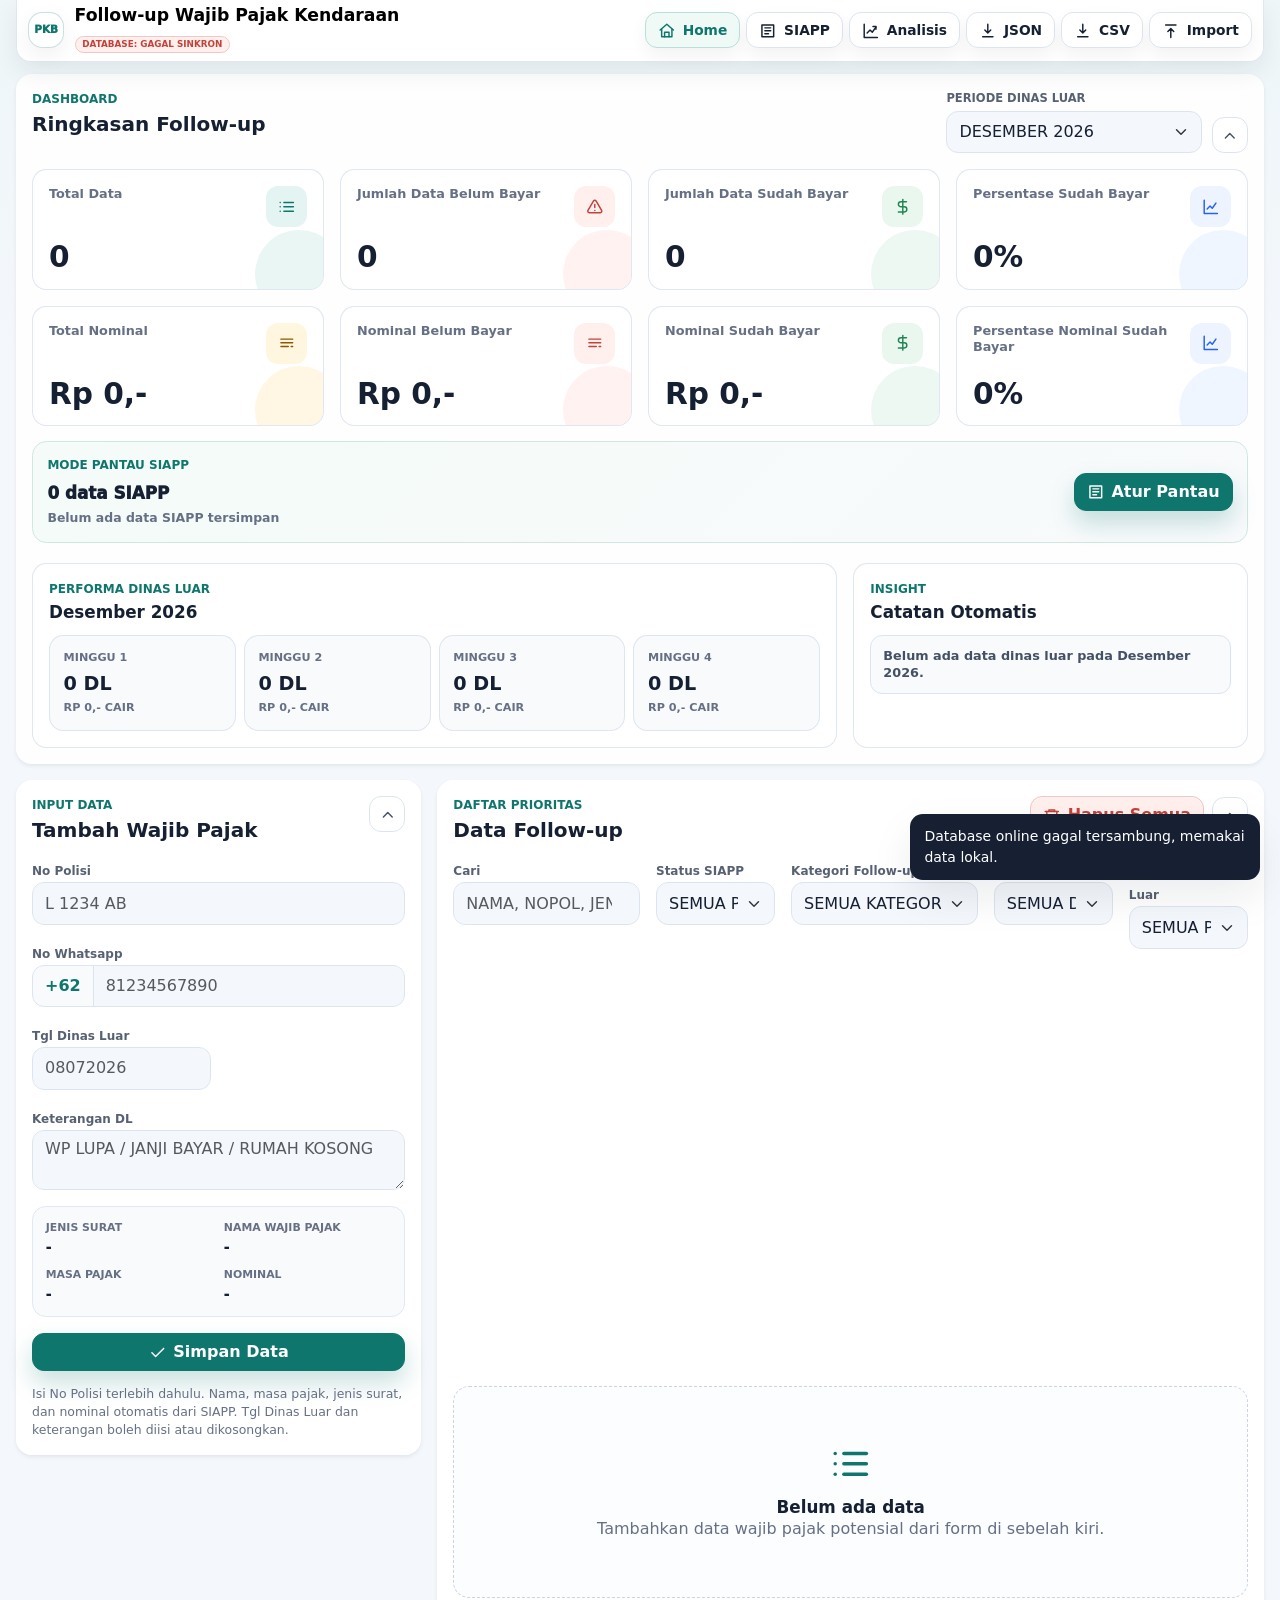
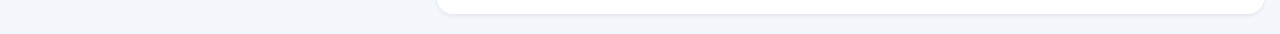
==== commit 3f9f5e21: "Add files via upload" ====
--- a/index.html
+++ b/index.html
@@ -6,7 +6,7 @@
     <title>Follow-up Wajib Pajak Kendaraan</title>
     <link rel="icon" href="favicon.svg?v=20260910-0830" type="image/svg+xml" />
     <link href="https://cdn.jsdelivr.net/npm/bootstrap@5.3.3/dist/css/bootstrap.min.css" rel="stylesheet" />
-    <link rel="stylesheet" href="styles.css?v=20260915-1825" />
+    <link rel="stylesheet" href="styles.css?v=20260917-1105" />
   </head>
   <body>
     <div class="app-shell container-fluid">
@@ -22,14 +22,14 @@
           </div>
 
           <div class="top-actions d-none d-xl-flex">
-            <button class="btn btn-light ghost-button" id="homeBtn" type="button" title="Home">
+            <button class="btn btn-light ghost-button is-active" id="homeBtn" type="button" title="Home" aria-current="page">
               <svg class="icon" viewBox="0 0 24 24" aria-hidden="true"><path d="m3 11 9-8 9 8"/><path d="M5 10v10h14V10"/><path d="M9 20v-6h6v6"/></svg>
               Home
             </button>
-            <button class="btn btn-light ghost-button" id="siappHelperLink" type="button" title="Sinkron SIAPP">
+            <a class="btn btn-light ghost-button" href="siapp-helper.html" title="Sinkron SIAPP">
               <svg class="icon" viewBox="0 0 24 24" aria-hidden="true"><path d="M4 4h16v16H4z"/><path d="M8 8h8"/><path d="M8 12h8"/><path d="M8 16h5"/></svg>
               SIAPP
-            </button>
+            </a>
             <a class="btn btn-light ghost-button" href="analysis.html" title="Analisis">
               <svg class="icon" viewBox="0 0 24 24" aria-hidden="true"><path d="M3 3v18h18"/><path d="m7 15 4-4 3 3 5-7"/><path d="M15 6h4v4"/></svg>
               Analisis
@@ -54,14 +54,14 @@
               Menu
             </button>
             <div class="mobile-menu-panel dropdown-menu-end shadow" id="mobileMenuPanel" hidden>
-              <button class="mobile-menu-item" id="mobileHomeBtn" type="button">
+              <button class="mobile-menu-item is-active" id="mobileHomeBtn" type="button" aria-current="page">
                 <svg class="icon" viewBox="0 0 24 24" aria-hidden="true"><path d="m3 11 9-8 9 8"/><path d="M5 10v10h14V10"/><path d="M9 20v-6h6v6"/></svg>
                 Home
               </button>
-              <button class="mobile-menu-item" id="mobileSiappHelperLink" type="button">
+              <a class="mobile-menu-item" href="siapp-helper.html">
                 <svg class="icon" viewBox="0 0 24 24" aria-hidden="true"><path d="M4 4h16v16H4z"/><path d="M8 8h8"/><path d="M8 12h8"/><path d="M8 16h5"/></svg>
                 Sinkron SIAPP
-              </button>
+              </a>
               <a class="mobile-menu-item" href="analysis.html">
                 <svg class="icon" viewBox="0 0 24 24" aria-hidden="true"><path d="M3 3v18h18"/><path d="m7 15 4-4 3 3 5-7"/><path d="M15 6h4v4"/></svg>
                 Analisis
@@ -192,10 +192,10 @@
                 <strong id="siappReferenceCount">0 data SIAPP</strong>
                 <span id="siappLastSync">Belum ada data SIAPP tersimpan</span>
               </div>
-              <button class="btn btn-primary primary-button" id="dashboardSiappBtn" type="button">
+              <a class="btn btn-primary primary-button" href="siapp-helper.html">
                 <svg class="icon" viewBox="0 0 24 24" aria-hidden="true"><path d="M4 4h16v16H4z"/><path d="M8 8h8"/><path d="M8 12h8"/><path d="M8 16h5"/></svg>
                 Atur Pantau
-              </button>
+              </a>
             </div>
 
             <div class="row g-3 mt-1 dashboard-performance">
@@ -290,6 +290,7 @@
                     <label class="col-12 col-md-6">
                       <span class="form-label">Tgl Dinas Luar</span>
                       <input class="form-control" id="fieldVisitDate" type="text" inputmode="numeric" autocomplete="off" placeholder="08072026" />
+                      <span class="field-visit-snapshot" id="fieldVisitSnapshot"></span>
                     </label>
                     <label class="col-12">
                       <span class="form-label">Keterangan DL</span>
@@ -484,6 +485,6 @@
     <div class="toast" id="toast" role="status" aria-live="polite"></div>
     <script src="config.js?v=20260910-1235"></script>
     <script src="https://cdn.jsdelivr.net/npm/bootstrap@5.3.3/dist/js/bootstrap.bundle.min.js"></script>
-  <script src="app.js?v=20260915-1825"></script>
+  <script src="app.js?v=20260916-1100"></script>
   </body>
 </html>
--- a/styles.css
+++ b/styles.css
@@ -150,6 +150,31 @@
   box-shadow: 0 8px 22px rgba(15, 23, 42, .06);
 }
 
+.app-mark .icon {
+  width: 1.18rem;
+  height: 1.18rem;
+}
+
+.app-mark-analysis {
+  border-color: #c7d7f6;
+  background: #eef5ff;
+  color: #2358b8;
+}
+
+.app-mark-siapp {
+  border-color: #b7dfdb;
+  background: #f3faf9;
+  color: var(--app-primary);
+}
+
+.brand-heading {
+  display: block;
+  color: var(--app-text);
+  font-size: 1.1rem;
+  font-weight: 900;
+  line-height: 1.15;
+}
+
 .eyebrow {
   margin: 0 0 .25rem;
   color: var(--app-primary);
@@ -226,6 +251,12 @@
   box-shadow: 0 8px 18px rgba(15, 23, 42, .05);
 }
 
+.ghost-button.is-active {
+  border-color: #b7dfdb;
+  background: #eff9f5;
+  color: var(--app-primary);
+}
+
 .primary-button {
   border: 1px solid var(--app-primary);
   background: var(--app-primary);
@@ -342,6 +373,12 @@
   border-color: var(--app-line);
   background: #f8fafc;
   outline: none;
+}
+
+.mobile-menu-item.is-active {
+  border-color: #b7dfdb;
+  background: #eff9f5;
+  color: var(--app-primary);
 }
 
 .import-file-input {
@@ -685,6 +722,27 @@
 .duplicate-check:empty,
 .production-check:empty {
   display: none;
+}
+
+.field-visit-snapshot {
+  color: var(--app-muted);
+  display: block;
+  font-size: 0.72rem;
+  font-weight: 700;
+  line-height: 1.35;
+  margin-top: 0.38rem;
+}
+
+.field-visit-snapshot:empty {
+  display: none;
+}
+
+.field-visit-snapshot[data-state="success"] {
+  color: var(--app-success);
+}
+
+.field-visit-snapshot[data-state="warning"] {
+  color: var(--app-warning);
 }
 
 .duplicate-check.is-duplicate,
@@ -1333,49 +1391,6 @@
   line-height: 1.4;
 }
 
-.echannel-poster-link {
-  display: block;
-  overflow: hidden;
-  border: 1px solid #dfe8f3;
-  border-radius: .65rem;
-  background: #fff;
-}
-
-.echannel-poster {
-  display: block;
-  width: 100%;
-  max-height: 16rem;
-  object-fit: cover;
-  object-position: top;
-}
-
-.echannel-poster-actions {
-  display: flex;
-  justify-content: flex-end;
-}
-
-.echannel-poster-download {
-  display: inline-flex;
-  align-items: center;
-  min-height: 2.25rem;
-  padding: 0 .8rem;
-  border: 1px solid #b9d5f7;
-  border-radius: .55rem;
-  background: #eef5ff;
-  color: #2358b8;
-  font-size: .76rem;
-  font-weight: 900;
-  text-decoration: none;
-}
-
-.echannel-poster-download:hover,
-.echannel-poster-download:focus-visible {
-  border-color: #89b7ef;
-  background: #e2efff;
-  color: #174a9e;
-  outline: none;
-}
-
 .followup-plan {
   display: grid;
   grid-template-columns: repeat(auto-fit, minmax(10rem, 1fr));
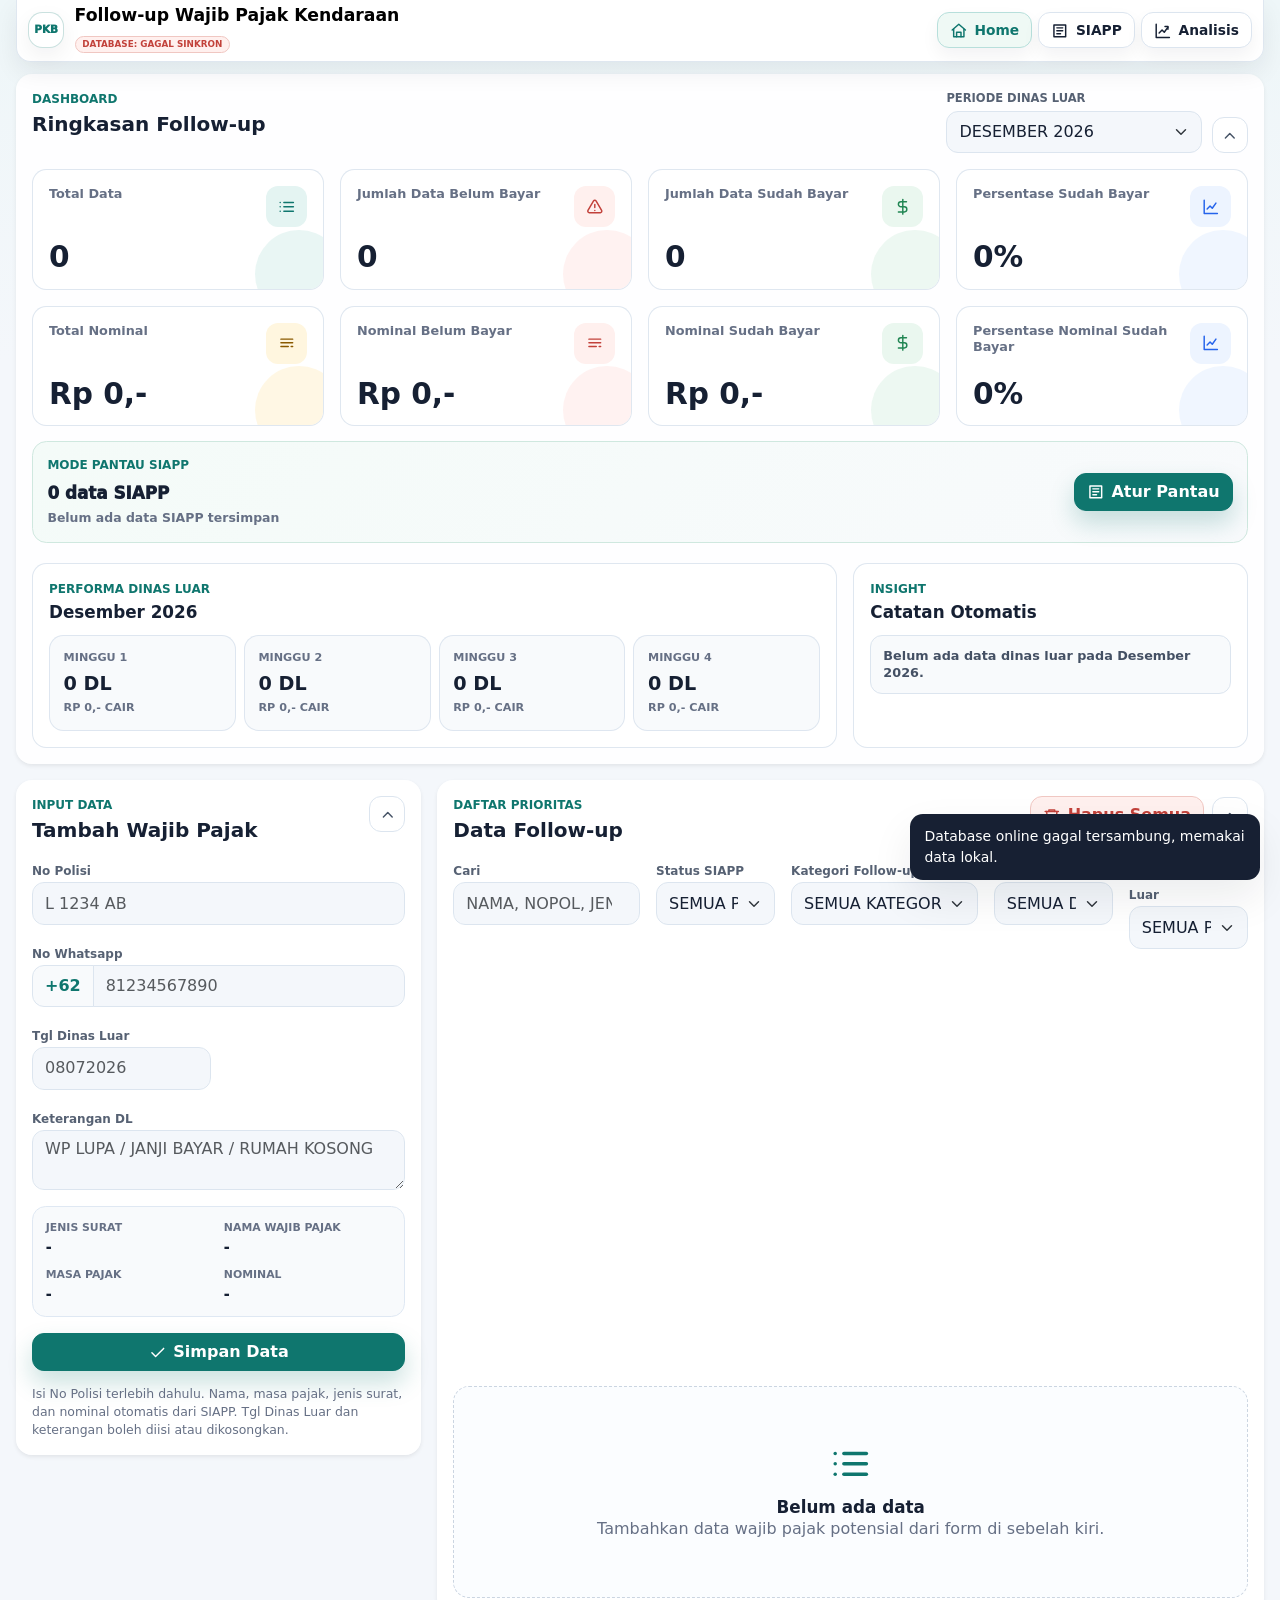
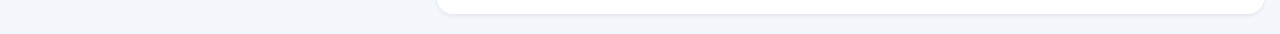
==== commit 14cbdb7e: "Add files via upload" ====
--- a/index.html
+++ b/index.html
@@ -6,7 +6,7 @@
     <title>Follow-up Wajib Pajak Kendaraan</title>
     <link rel="icon" href="favicon.svg?v=20260910-0830" type="image/svg+xml" />
     <link href="https://cdn.jsdelivr.net/npm/bootstrap@5.3.3/dist/css/bootstrap.min.css" rel="stylesheet" />
-    <link rel="stylesheet" href="styles.css?v=20260917-1105" />
+    <link rel="stylesheet" href="styles.css?v=20260917-1200" />
   </head>
   <body>
     <div class="app-shell container-fluid">
@@ -34,18 +34,6 @@
               <svg class="icon" viewBox="0 0 24 24" aria-hidden="true"><path d="M3 3v18h18"/><path d="m7 15 4-4 3 3 5-7"/><path d="M15 6h4v4"/></svg>
               Analisis
             </a>
-            <button class="btn btn-light ghost-button" id="exportJsonBtn" type="button" title="Export JSON">
-              <svg class="icon" viewBox="0 0 24 24" aria-hidden="true"><path d="M12 3v12m0 0 4-4m-4 4-4-4"/><path d="M5 20h14"/></svg>
-              JSON
-            </button>
-            <button class="btn btn-light ghost-button" id="exportCsvBtn" type="button" title="Export CSV">
-              <svg class="icon" viewBox="0 0 24 24" aria-hidden="true"><path d="M12 3v12m0 0 4-4m-4 4-4-4"/><path d="M5 20h14"/></svg>
-              CSV
-            </button>
-            <label class="btn btn-light ghost-button file-button" title="Import JSON atau CSV" for="importFile">
-              <svg class="icon" viewBox="0 0 24 24" aria-hidden="true"><path d="M12 21V9m0 0 4 4m-4-4-4 4"/><path d="M5 4h14"/></svg>
-              Import
-            </label>
           </div>
 
           <div class="mobile-actions d-xl-none">
@@ -70,24 +58,10 @@
                 <svg class="icon" viewBox="0 0 24 24" aria-hidden="true"><path d="M3 13h8V3H3v10Z"/><path d="M13 21h8V11h-8v10Z"/><path d="M13 3h8v6h-8V3Z"/><path d="M3 21h8v-6H3v6Z"/></svg>
                 Dashboard
               </button>
-              <button class="mobile-menu-item" id="mobileExportJsonBtn" type="button">
-                <svg class="icon" viewBox="0 0 24 24" aria-hidden="true"><path d="M12 3v12m0 0 4-4m-4 4-4-4"/><path d="M5 20h14"/></svg>
-                Export JSON
-              </button>
-              <button class="mobile-menu-item" id="mobileExportCsvBtn" type="button">
-                <svg class="icon" viewBox="0 0 24 24" aria-hidden="true"><path d="M12 3v12m0 0 4-4m-4 4-4-4"/><path d="M4 6h16"/><path d="M4 10h16"/></svg>
-                Export CSV
-              </button>
-              <button class="mobile-menu-item" id="mobileImportBtn" type="button">
-                <svg class="icon" viewBox="0 0 24 24" aria-hidden="true"><path d="M12 21V9m0 0 4 4m-4-4-4 4"/><path d="M5 4h14"/></svg>
-                Import Data
-              </button>
             </div>
           </div>
         </div>
       </header>
-
-      <input id="importFile" class="import-file-input" type="file" accept="application/json,.json,text/csv,.csv" />
 
       <main>
         <section class="dashboard-section card border-0 shadow-sm mb-3" id="dashboardSection" aria-label="Dashboard ringkasan data">
@@ -287,6 +261,13 @@
                         <input class="form-control" id="phone" type="tel" inputmode="numeric" autocomplete="off" placeholder="81234567890" />
                       </div>
                     </label>
+                    <div class="col-12 whatsapp-reset-control" id="whatsappReminderResetControl" hidden>
+                      <label class="whatsapp-reset-check" for="resetWhatsappReminders">
+                        <input id="resetWhatsappReminders" type="checkbox" />
+                        <span>Mulai ulang reminder WhatsApp</span>
+                      </label>
+                      <small>Nomor WhatsApp berubah. Centang agar reminder berikutnya kembali ke template WA #1.</small>
+                    </div>
                     <label class="col-12 col-md-6">
                       <span class="form-label">Tgl Dinas Luar</span>
                       <input class="form-control" id="fieldVisitDate" type="text" inputmode="numeric" autocomplete="off" placeholder="08072026" />
@@ -485,6 +466,6 @@
     <div class="toast" id="toast" role="status" aria-live="polite"></div>
     <script src="config.js?v=20260910-1235"></script>
     <script src="https://cdn.jsdelivr.net/npm/bootstrap@5.3.3/dist/js/bootstrap.bundle.min.js"></script>
-  <script src="app.js?v=20260916-1100"></script>
+    <script src="app.js?v=20260917-1230"></script>
   </body>
 </html>
--- a/styles.css
+++ b/styles.css
@@ -701,6 +701,35 @@
   border-radius: 0 .75rem .75rem 0;
 }
 
+.whatsapp-reset-control {
+  margin-top: -.35rem;
+}
+
+.whatsapp-reset-check {
+  display: inline-flex;
+  align-items: center;
+  gap: .5rem;
+  margin: 0;
+  color: #8a5700;
+  font-size: .8rem;
+  font-weight: 850;
+}
+
+.whatsapp-reset-check input {
+  width: 1rem;
+  height: 1rem;
+  margin: 0;
+  accent-color: var(--app-primary);
+}
+
+.whatsapp-reset-control small {
+  display: block;
+  margin-top: .25rem;
+  color: #7a6470;
+  font-size: .72rem;
+  line-height: 1.35;
+}
+
 .duplicate-check,
 .production-check {
   display: inline-flex;
@@ -1328,8 +1357,14 @@
 
 .detail-actions {
   display: grid;
-  grid-template-columns: 1.25fr 1.1fr .8fr .8fr;
+  grid-template-columns: 1.2fr 1.05fr .85fr .8fr .8fr;
   gap: .65rem;
+}
+
+.reset-reminder-button {
+  border-color: #f2ce83;
+  background: #fff9eb;
+  color: #a56508;
 }
 
 .detail-whatsapp.is-disabled {
